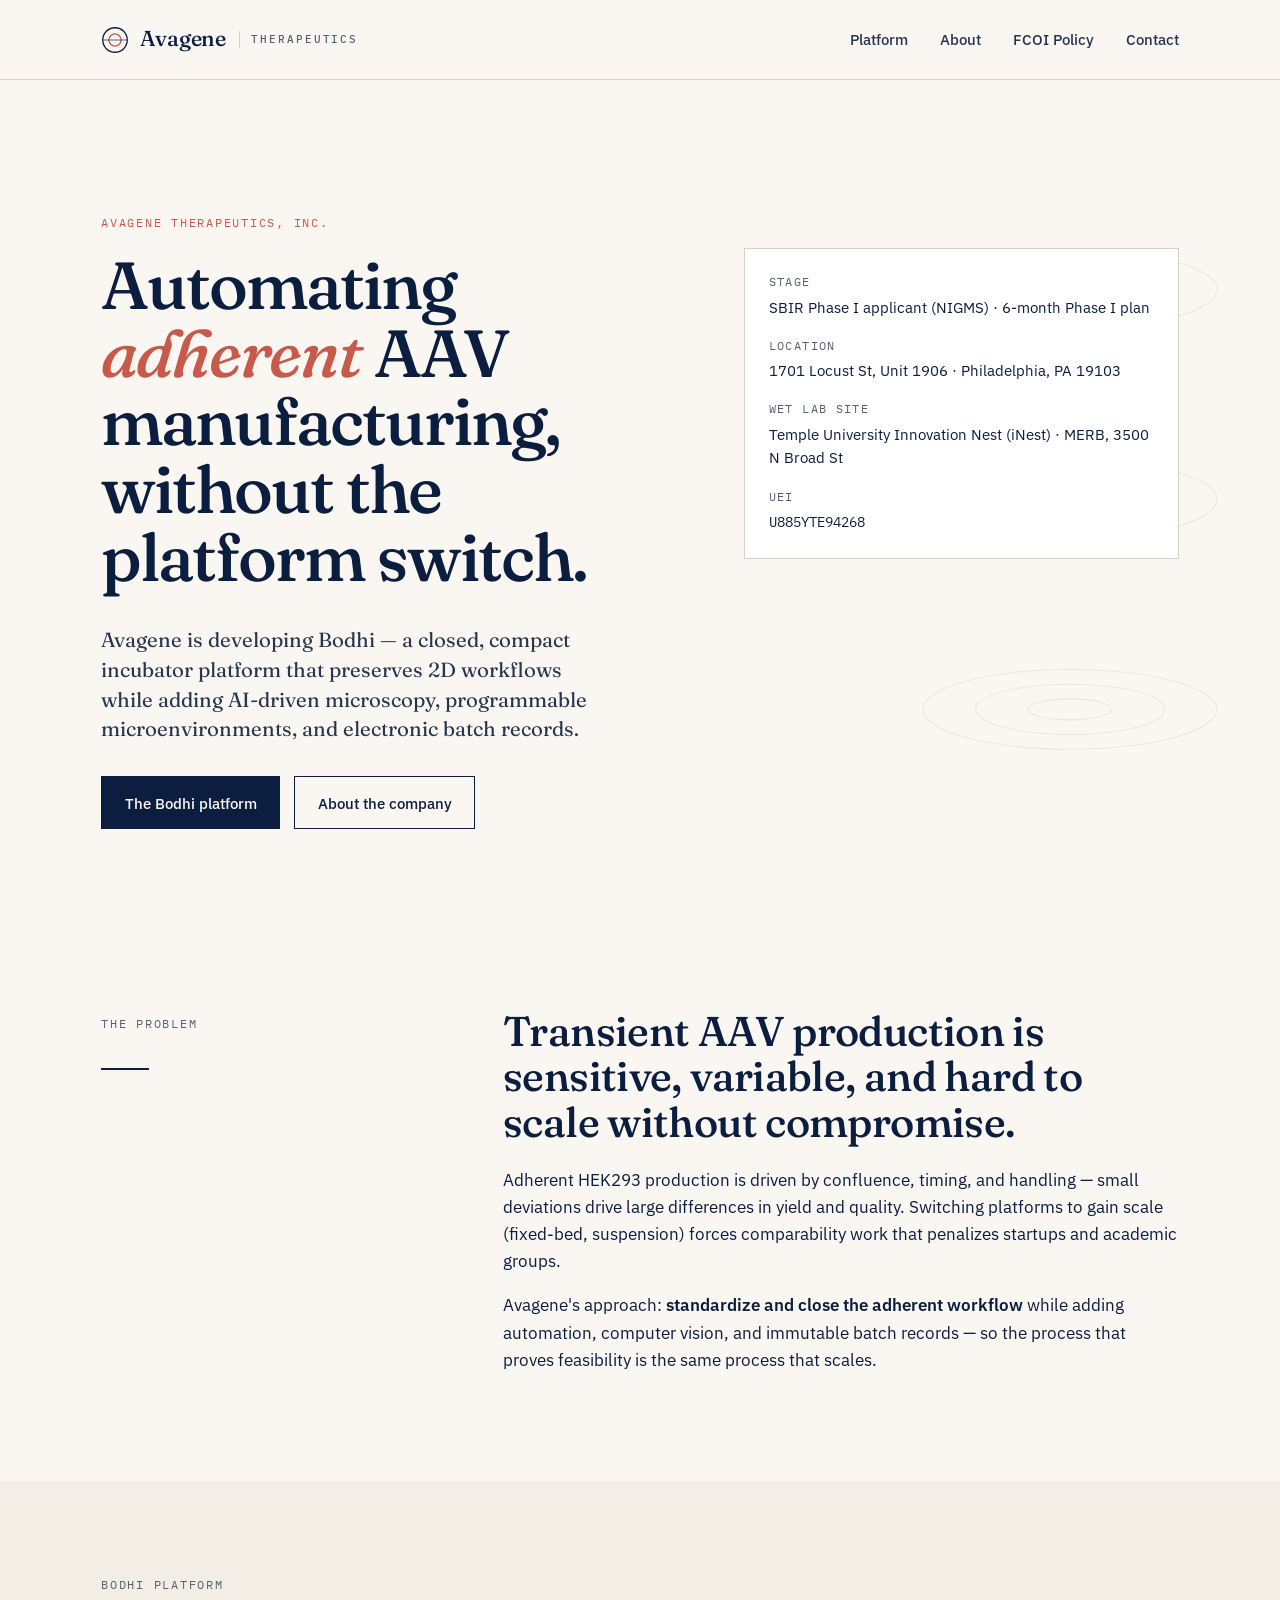
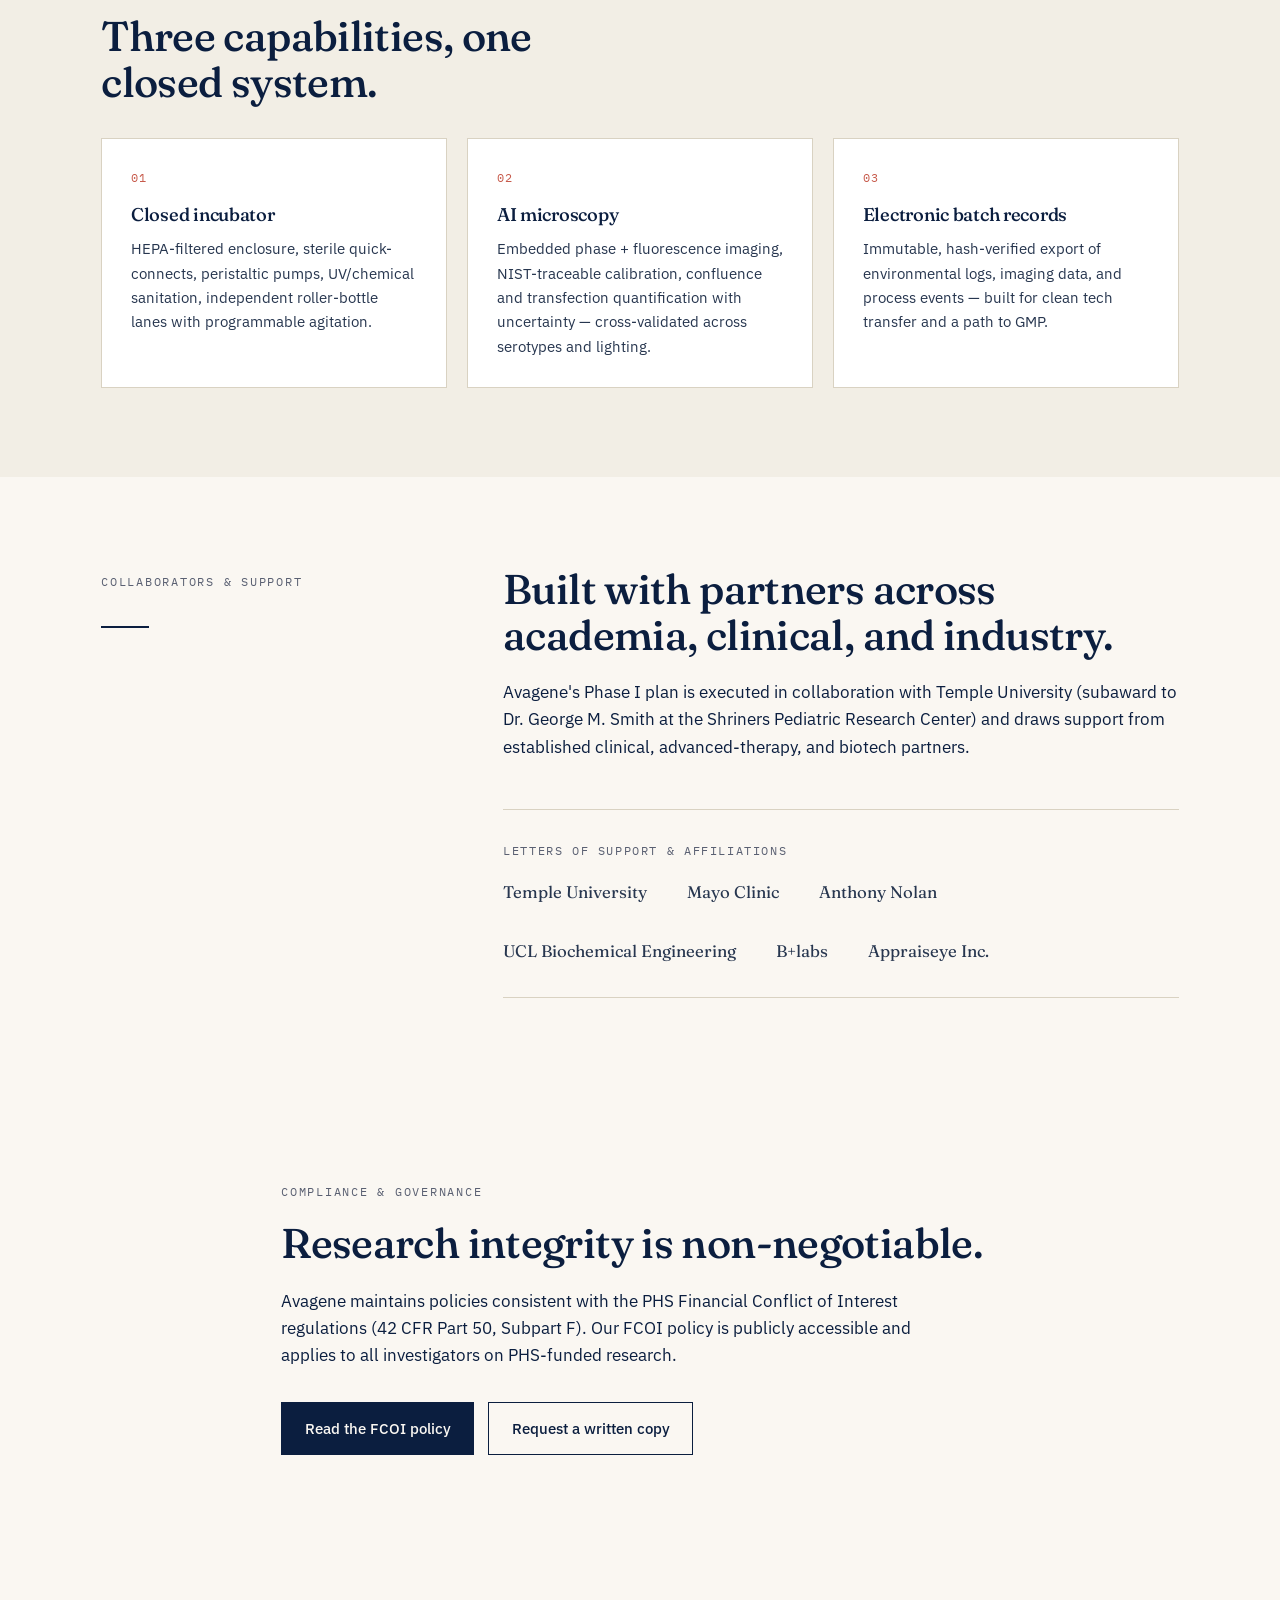
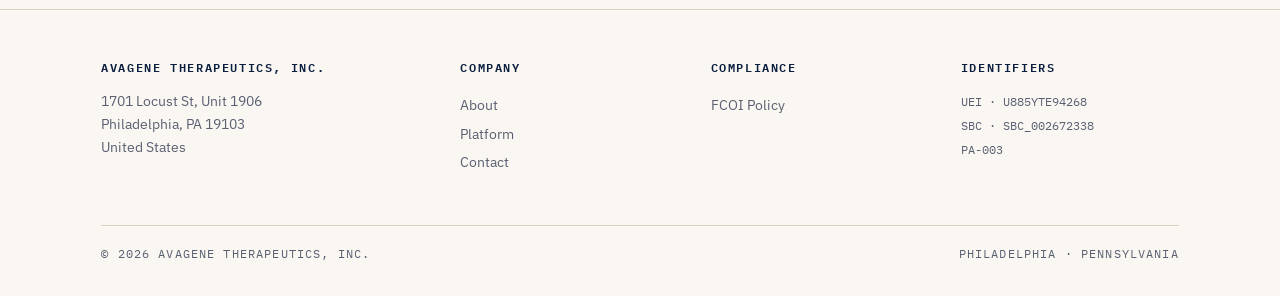
==== index.html @ 39e54b3e "Initial Avagene website" ====
<!doctype html>
<html lang="en">
<head>
<meta charset="utf-8">
<meta name="viewport" content="width=device-width,initial-scale=1">
<title>Avagene Therapeutics — Automated 2D Cell &amp; Gene Therapy Manufacturing</title>
<meta name="description" content="Avagene Therapeutics is developing Bodhi, a closed, automated platform for adherent AAV manufacturing with integrated AI microscopy and electronic batch records.">
<link rel="preconnect" href="https://fonts.googleapis.com">
<link rel="preconnect" href="https://fonts.gstatic.com" crossorigin>
<link href="https://fonts.googleapis.com/css2?family=Fraunces:ital,opsz,wght@0,9..144,400;0,9..144,500;0,9..144,600;1,9..144,400&family=IBM+Plex+Mono:wght@400;500&family=IBM+Plex+Sans:wght@400;500;600&display=swap" rel="stylesheet">
<link rel="stylesheet" href="styles.css">
</head>
<body>

<header class="site-header">
  <div class="wrap">
    <a href="index.html" class="brand" aria-label="Avagene Therapeutics">
      <svg class="brand-mark" viewBox="0 0 32 32" fill="none" xmlns="http://www.w3.org/2000/svg" aria-hidden="true">
        <circle cx="16" cy="16" r="14" stroke="#0B1E3F" stroke-width="1.5"/>
        <circle cx="16" cy="16" r="7" stroke="#C75A4B" stroke-width="1.5"/>
        <line x1="2" y1="16" x2="30" y2="16" stroke="#0B1E3F" stroke-width="0.75"/>
      </svg>
      Avagene<span class="brand-suffix">Therapeutics</span>
    </a>
    <nav class="primary">
      <a href="platform.html">Platform</a>
      <a href="about.html">About</a>
      <a href="fcoi.html">FCOI&nbsp;Policy</a>
      <a href="contact.html">Contact</a>
    </nav>
  </div>
</header>

<section class="hero">
  <svg class="hero-motif" viewBox="0 0 400 800" xmlns="http://www.w3.org/2000/svg" preserveAspectRatio="xMidYMid slice" aria-hidden="true">
    <!-- stylised roller bottle cross-sections -->
    <g stroke="#0B1E3F" stroke-width="1" fill="none">
      <ellipse cx="200" cy="200" rx="140" ry="38"/>
      <ellipse cx="200" cy="200" rx="90" ry="24"/>
      <ellipse cx="200" cy="200" rx="40" ry="10"/>

      <ellipse cx="200" cy="400" rx="140" ry="38"/>
      <ellipse cx="200" cy="400" rx="90" ry="24"/>
      <ellipse cx="200" cy="400" rx="40" ry="10"/>

      <ellipse cx="200" cy="600" rx="140" ry="38"/>
      <ellipse cx="200" cy="600" rx="90" ry="24"/>
      <ellipse cx="200" cy="600" rx="40" ry="10"/>
    </g>
  </svg>
  <div class="wrap">
    <div class="hero-grid">
      <div>
        <span class="eyebrow">Avagene Therapeutics, Inc.</span>
        <h1>Automating <span class="accent">adherent</span> AAV manufacturing, without the platform switch.</h1>
        <p class="hero-lede">Avagene is developing Bodhi — a closed, compact incubator platform that preserves 2D workflows while adding AI-driven microscopy, programmable microenvironments, and electronic batch records.</p>
        <div class="cta-row">
          <a href="platform.html" class="btn">The Bodhi platform</a>
          <a href="about.html" class="btn ghost">About the company</a>
        </div>
      </div>

      <dl class="hero-meta">
        <dt>Stage</dt>
        <dd>SBIR Phase I applicant (NIGMS) · 6-month Phase I plan</dd>

        <dt>Location</dt>
        <dd>1701 Locust St, Unit 1906 · Philadelphia, PA 19103</dd>

        <dt>Wet lab site</dt>
        <dd>Temple University Innovation Nest (iNest) · MERB, 3500 N Broad St</dd>

        <dt>UEI</dt>
        <dd><span style="font-family:var(--mono);font-size:0.88rem;">U885YTE94268</span></dd>
      </dl>
    </div>
  </div>
</section>

<section>
  <div class="wrap">
    <div class="two-col">
      <div>
        <span class="section-label">The problem</span>
        <hr class="rule-thick">
      </div>
      <div>
        <h2>Transient AAV production is sensitive, variable, and hard to scale without compromise.</h2>
        <p>Adherent HEK293 production is driven by confluence, timing, and handling — small deviations drive large differences in yield and quality. Switching platforms to gain scale (fixed-bed, suspension) forces comparability work that penalizes startups and academic groups.</p>
        <p>Avagene's approach: <strong>standardize and close the adherent workflow</strong> while adding automation, computer vision, and immutable batch records — so the process that proves feasibility is the same process that scales.</p>
      </div>
    </div>
  </div>
</section>

<section style="background:#F2EEE5;">
  <div class="wrap">
    <span class="eyebrow muted">Bodhi platform</span>
    <h2 style="max-width:20ch;">Three capabilities, one closed system.</h2>
    <div class="cards">
      <div class="card">
        <span class="num">01</span>
        <h3>Closed incubator</h3>
        <p>HEPA-filtered enclosure, sterile quick-connects, peristaltic pumps, UV/chemical sanitation, independent roller-bottle lanes with programmable agitation.</p>
      </div>
      <div class="card">
        <span class="num">02</span>
        <h3>AI microscopy</h3>
        <p>Embedded phase + fluorescence imaging, NIST-traceable calibration, confluence and transfection quantification with uncertainty — cross-validated across serotypes and lighting.</p>
      </div>
      <div class="card">
        <span class="num">03</span>
        <h3>Electronic batch records</h3>
        <p>Immutable, hash-verified export of environmental logs, imaging data, and process events — built for clean tech transfer and a path to GMP.</p>
      </div>
    </div>
  </div>
</section>

<section>
  <div class="wrap">
    <div class="two-col">
      <div>
        <span class="section-label">Collaborators &amp; support</span>
        <hr class="rule-thick">
      </div>
      <div>
        <h2>Built with partners across academia, clinical, and industry.</h2>
        <p>Avagene's Phase I plan is executed in collaboration with Temple University (subaward to Dr. George M. Smith at the Shriners Pediatric Research Center) and draws support from established clinical, advanced-therapy, and biotech partners.</p>

        <div class="partners">
          <span class="label">Letters of support &amp; affiliations</span>
          <div class="partners-list">
            <span>Temple University</span>
            <span>Mayo Clinic</span>
            <span>Anthony Nolan</span>
            <span>UCL Biochemical Engineering</span>
            <span>B+labs</span>
            <span>Appraiseye Inc.</span>
          </div>
        </div>
      </div>
    </div>
  </div>
</section>

<section>
  <div class="wrap" style="max-width:820px;">
    <span class="eyebrow muted">Compliance &amp; governance</span>
    <h2>Research integrity is non-negotiable.</h2>
    <p>Avagene maintains policies consistent with the PHS Financial Conflict of Interest regulations (42 CFR Part 50, Subpart F). Our FCOI policy is publicly accessible and applies to all investigators on PHS-funded research.</p>
    <div class="cta-row">
      <a href="fcoi.html" class="btn">Read the FCOI policy</a>
      <a href="contact.html" class="btn ghost">Request a written copy</a>
    </div>
  </div>
</section>

<footer class="site-footer">
  <div class="wrap">
    <div>
      <h4>Avagene Therapeutics, Inc.</h4>
      <p style="color:var(--mute);font-size:0.88rem;margin:0;">1701 Locust St, Unit 1906<br>Philadelphia, PA 19103<br>United States</p>
    </div>
    <div>
      <h4>Company</h4>
      <a href="about.html">About</a>
      <a href="platform.html">Platform</a>
      <a href="contact.html">Contact</a>
    </div>
    <div>
      <h4>Compliance</h4>
      <a href="fcoi.html">FCOI Policy</a>
    </div>
    <div>
      <h4>Identifiers</h4>
      <p style="font-family:var(--mono);font-size:0.78rem;color:var(--mute);margin:0;line-height:1.9;">
        UEI&nbsp;·&nbsp;U885YTE94268<br>
        SBC&nbsp;·&nbsp;SBC_002672338<br>
        PA-003
      </p>
    </div>
    <div class="bottom">
      <span>&copy; <span id="year">2026</span> Avagene Therapeutics, Inc.</span>
      <span>Philadelphia · Pennsylvania</span>
    </div>
  </div>
</footer>
<script>document.getElementById('year').textContent = new Date().getFullYear();</script>

</body>
</html>
---- styles.css ----
/* ============================================================
   Avagene Therapeutics — site styles
   Editorial scientific aesthetic
   ============================================================ */

:root {
  /* color tokens */
  --ink:        #0B1E3F;   /* deep Prussian navy — primary */
  --ink-soft:   #27364F;   /* secondary ink */
  --mute:       #5A6072;   /* muted body / meta */
  --rule:       #D9D2C2;   /* subtle editorial rule */
  --canvas:     #FAF7F2;   /* warm ivory page */
  --card:       #FFFFFF;
  --accent:     #C75A4B;   /* restrained coral — used sparingly */
  --accent-dk:  #A04538;
  --good:       #3D6B57;   /* muted forest for success / compliance */

  /* typography */
  --serif: "Fraunces", "Newsreader", Georgia, "Times New Roman", serif;
  --sans:  "IBM Plex Sans", -apple-system, BlinkMacSystemFont, "Helvetica Neue", Arial, sans-serif;
  --mono:  "IBM Plex Mono", ui-monospace, SFMono-Regular, Menlo, monospace;

  /* layout */
  --edge: clamp(1.25rem, 4vw, 3.5rem);
  --max: 1180px;
}

* { box-sizing: border-box; }

html { scroll-behavior: smooth; }

body {
  margin: 0;
  background: var(--canvas);
  color: var(--ink);
  font-family: var(--sans);
  font-size: 17px;
  line-height: 1.6;
  -webkit-font-smoothing: antialiased;
  text-rendering: optimizeLegibility;
}

/* ---------- typography ---------- */
h1, h2, h3, h4 {
  font-family: var(--serif);
  font-weight: 500;
  letter-spacing: -0.015em;
  color: var(--ink);
  margin: 0 0 0.5em;
  font-variation-settings: "opsz" 24, "SOFT" 30;
}

h1 { font-size: clamp(2.4rem, 5.2vw, 4.2rem); line-height: 1.02; letter-spacing: -0.03em; }
h2 { font-size: clamp(1.75rem, 3.4vw, 2.6rem); line-height: 1.1; }
h3 { font-size: 1.4rem; line-height: 1.3; }
h4 { font-size: 1.05rem; font-family: var(--sans); font-weight: 600; letter-spacing: 0.02em; text-transform: uppercase; }

p { margin: 0 0 1em; max-width: 68ch; }
strong { font-weight: 600; color: var(--ink); }
em { font-style: italic; }

a {
  color: var(--ink);
  text-decoration: none;
  border-bottom: 1px solid var(--rule);
  transition: border-color 0.15s ease, color 0.15s ease;
}
a:hover { border-color: var(--accent); color: var(--accent); }

.eyebrow {
  font-family: var(--mono);
  font-size: 0.78rem;
  text-transform: uppercase;
  letter-spacing: 0.14em;
  color: var(--accent);
  margin-bottom: 1.2rem;
  display: inline-block;
}

.eyebrow.muted { color: var(--mute); }

hr.rule {
  border: 0;
  border-top: 1px solid var(--rule);
  margin: 3rem 0;
}

hr.rule-thick {
  border: 0;
  border-top: 2px solid var(--ink);
  margin: 2rem 0;
  width: 3rem;
}

/* ---------- layout ---------- */
.wrap {
  max-width: var(--max);
  margin: 0 auto;
  padding: 0 var(--edge);
}

section { padding: clamp(3rem, 7vw, 6rem) 0; }

/* ---------- header / nav ---------- */
.site-header {
  padding: 1.4rem 0;
  border-bottom: 1px solid var(--rule);
  position: sticky;
  top: 0;
  background: rgba(250, 247, 242, 0.92);
  backdrop-filter: saturate(140%) blur(8px);
  -webkit-backdrop-filter: saturate(140%) blur(8px);
  z-index: 40;
}

.site-header .wrap {
  display: flex;
  align-items: center;
  justify-content: space-between;
  gap: 2rem;
}

.brand {
  display: flex;
  align-items: center;
  gap: 0.7rem;
  border: 0;
  font-family: var(--serif);
  font-size: 1.35rem;
  font-weight: 500;
  letter-spacing: -0.01em;
  color: var(--ink);
}
.brand:hover { color: var(--ink); }

.brand-mark {
  width: 28px;
  height: 28px;
  display: inline-block;
}

.brand-suffix {
  font-family: var(--mono);
  font-size: 0.68rem;
  text-transform: uppercase;
  letter-spacing: 0.18em;
  color: var(--mute);
  align-self: center;
  padding-left: 0.7rem;
  border-left: 1px solid var(--rule);
  margin-left: 0.1rem;
}

nav.primary {
  display: flex;
  gap: 2rem;
  align-items: center;
}
nav.primary a {
  border: 0;
  font-size: 0.92rem;
  color: var(--ink-soft);
  font-weight: 500;
}
nav.primary a:hover { color: var(--accent); }
nav.primary a.current { color: var(--accent); }

@media (max-width: 720px) {
  nav.primary { gap: 1.1rem; }
  nav.primary a { font-size: 0.85rem; }
  .brand-suffix { display: none; }
}

/* ---------- hero ---------- */
.hero {
  padding: clamp(4rem, 10vw, 9rem) 0 clamp(3rem, 7vw, 6rem);
  position: relative;
  overflow: hidden;
}

.hero-grid {
  display: grid;
  grid-template-columns: 1.3fr 1fr;
  gap: clamp(2rem, 6vw, 6rem);
  align-items: start;
}

@media (max-width: 900px) {
  .hero-grid { grid-template-columns: 1fr; }
}

.hero h1 .accent { color: var(--accent); font-style: italic; }

.hero-lede {
  font-family: var(--serif);
  font-size: clamp(1.1rem, 1.6vw, 1.35rem);
  line-height: 1.45;
  color: var(--ink-soft);
  max-width: 38ch;
  margin-top: 1.5rem;
  font-weight: 400;
}

.hero-meta {
  margin-top: 2.5rem;
  padding: 1.5rem;
  border: 1px solid var(--rule);
  background: var(--card);
  font-size: 0.92rem;
}
.hero-meta dt {
  font-family: var(--mono);
  font-size: 0.72rem;
  text-transform: uppercase;
  letter-spacing: 0.12em;
  color: var(--mute);
  margin-bottom: 0.25rem;
}
.hero-meta dd {
  margin: 0 0 1.1rem;
  color: var(--ink);
}
.hero-meta dd:last-child { margin-bottom: 0; }

/* ---------- cards & sections ---------- */
.two-col {
  display: grid;
  grid-template-columns: 1fr 2fr;
  gap: clamp(2rem, 5vw, 4.5rem);
  align-items: start;
}
@media (max-width: 800px) {
  .two-col { grid-template-columns: 1fr; gap: 1rem; }
}

.section-label {
  font-family: var(--mono);
  font-size: 0.78rem;
  text-transform: uppercase;
  letter-spacing: 0.14em;
  color: var(--mute);
}

.cards {
  display: grid;
  grid-template-columns: repeat(auto-fit, minmax(260px, 1fr));
  gap: 1.25rem;
  margin-top: 2rem;
}

.card {
  padding: 1.8rem;
  border: 1px solid var(--rule);
  background: var(--card);
}
.card h3 { font-size: 1.15rem; margin-bottom: 0.6rem; }
.card p { font-size: 0.95rem; color: var(--ink-soft); margin-bottom: 0; }
.card .num {
  font-family: var(--mono);
  font-size: 0.75rem;
  letter-spacing: 0.1em;
  color: var(--accent);
  display: block;
  margin-bottom: 1rem;
}

/* ---------- CTA / buttons ---------- */
.cta-row {
  display: flex;
  flex-wrap: wrap;
  gap: 0.9rem;
  margin-top: 2rem;
}

.btn {
  display: inline-block;
  padding: 0.85rem 1.4rem;
  font-family: var(--sans);
  font-size: 0.95rem;
  font-weight: 500;
  border: 1px solid var(--ink);
  background: var(--ink);
  color: var(--canvas);
  border-bottom: 1px solid var(--ink);
  transition: background 0.18s ease, color 0.18s ease;
}
.btn:hover {
  background: var(--accent);
  color: var(--canvas);
  border-color: var(--accent);
}

.btn.ghost {
  background: transparent;
  color: var(--ink);
  border-color: var(--ink);
}
.btn.ghost:hover {
  background: var(--ink);
  color: var(--canvas);
}

/* ---------- partners strip ---------- */
.partners {
  border-top: 1px solid var(--rule);
  border-bottom: 1px solid var(--rule);
  padding: 2rem 0;
  margin-top: 3rem;
}
.partners .label {
  font-family: var(--mono);
  font-size: 0.72rem;
  text-transform: uppercase;
  letter-spacing: 0.14em;
  color: var(--mute);
  margin-bottom: 1.2rem;
  display: block;
}
.partners-list {
  display: flex;
  flex-wrap: wrap;
  gap: 2rem 2.5rem;
  font-family: var(--serif);
  font-size: 1.05rem;
  color: var(--ink-soft);
  align-items: center;
}
.partners-list span { white-space: nowrap; }

/* ---------- policy / long-form pages ---------- */
.doc {
  max-width: 760px;
  margin: 0 auto;
  padding: clamp(3rem, 7vw, 5rem) var(--edge);
}

.doc .meta {
  font-family: var(--mono);
  font-size: 0.78rem;
  color: var(--mute);
  text-transform: uppercase;
  letter-spacing: 0.1em;
  margin-bottom: 1rem;
}

.doc h1 { font-size: clamp(2rem, 4vw, 3rem); margin-bottom: 0.3em; }
.doc .subtitle {
  font-family: var(--serif);
  font-style: italic;
  font-size: 1.15rem;
  color: var(--ink-soft);
  margin-bottom: 2rem;
}

.doc h2 {
  font-size: 1.5rem;
  margin-top: 2.8rem;
  margin-bottom: 0.5rem;
  padding-top: 1.2rem;
  border-top: 1px solid var(--rule);
}
.doc h2:first-of-type { border-top: 0; padding-top: 0; margin-top: 2rem; }

.doc h3 {
  font-family: var(--sans);
  font-size: 0.95rem;
  text-transform: uppercase;
  letter-spacing: 0.08em;
  font-weight: 600;
  margin-top: 2rem;
  color: var(--ink-soft);
}

.doc p, .doc li { font-size: 1rem; line-height: 1.7; color: var(--ink-soft); }
.doc li { margin-bottom: 0.4rem; }

.doc .callout {
  border-left: 3px solid var(--accent);
  padding: 0.2rem 0 0.2rem 1.2rem;
  margin: 1.5rem 0;
  font-size: 0.95rem;
  color: var(--ink-soft);
}

.doc .draft-banner {
  background: #FFF4EC;
  border: 1px solid #E8B9A8;
  padding: 1rem 1.2rem;
  margin: 0 0 2.5rem;
  font-size: 0.9rem;
  color: var(--accent-dk);
}

.doc .sig-block {
  margin-top: 3rem;
  padding-top: 2rem;
  border-top: 1px solid var(--rule);
  font-size: 0.95rem;
  color: var(--ink-soft);
}
.doc .sig-block .sig-line {
  display: inline-block;
  border-bottom: 1px solid var(--ink);
  width: 260px;
  margin-bottom: 0.3rem;
}

/* ---------- footer ---------- */
footer.site-footer {
  border-top: 1px solid var(--rule);
  padding: 3rem 0 2rem;
  margin-top: 4rem;
  font-size: 0.88rem;
  color: var(--mute);
}
footer.site-footer .wrap {
  display: grid;
  grid-template-columns: 1.5fr 1fr 1fr 1fr;
  gap: 2rem;
}
@media (max-width: 780px) {
  footer.site-footer .wrap { grid-template-columns: 1fr 1fr; }
}
footer.site-footer h4 {
  font-family: var(--mono);
  font-size: 0.72rem;
  text-transform: uppercase;
  letter-spacing: 0.14em;
  color: var(--ink);
  margin-bottom: 0.9rem;
}
footer.site-footer a {
  display: block;
  border: 0;
  color: var(--mute);
  padding: 0.2rem 0;
}
footer.site-footer a:hover { color: var(--accent); }
footer.site-footer .bottom {
  grid-column: 1 / -1;
  border-top: 1px solid var(--rule);
  padding-top: 1.2rem;
  margin-top: 1rem;
  display: flex;
  justify-content: space-between;
  flex-wrap: wrap;
  gap: 1rem;
  font-family: var(--mono);
  font-size: 0.72rem;
  text-transform: uppercase;
  letter-spacing: 0.1em;
}

/* ---------- decorative element: subtle roller bottle motif ---------- */
.hero-motif {
  position: absolute;
  top: 0;
  right: 0;
  width: min(38vw, 420px);
  height: 100%;
  opacity: 0.07;
  pointer-events: none;
  z-index: 0;
}

.hero > .wrap { position: relative; z-index: 1; }

/* ---------- compliance page specific ---------- */
.compliance-grid {
  display: grid;
  grid-template-columns: 1fr 1fr;
  gap: 1rem;
  margin: 2rem 0;
}
@media (max-width: 700px) {
  .compliance-grid { grid-template-columns: 1fr; }
}
.compliance-grid .item {
  padding: 1.2rem;
  border: 1px solid var(--rule);
  background: var(--card);
  font-size: 0.92rem;
}
.compliance-grid .item .label {
  font-family: var(--mono);
  font-size: 0.7rem;
  letter-spacing: 0.12em;
  text-transform: uppercase;
  color: var(--accent);
  display: block;
  margin-bottom: 0.4rem;
}
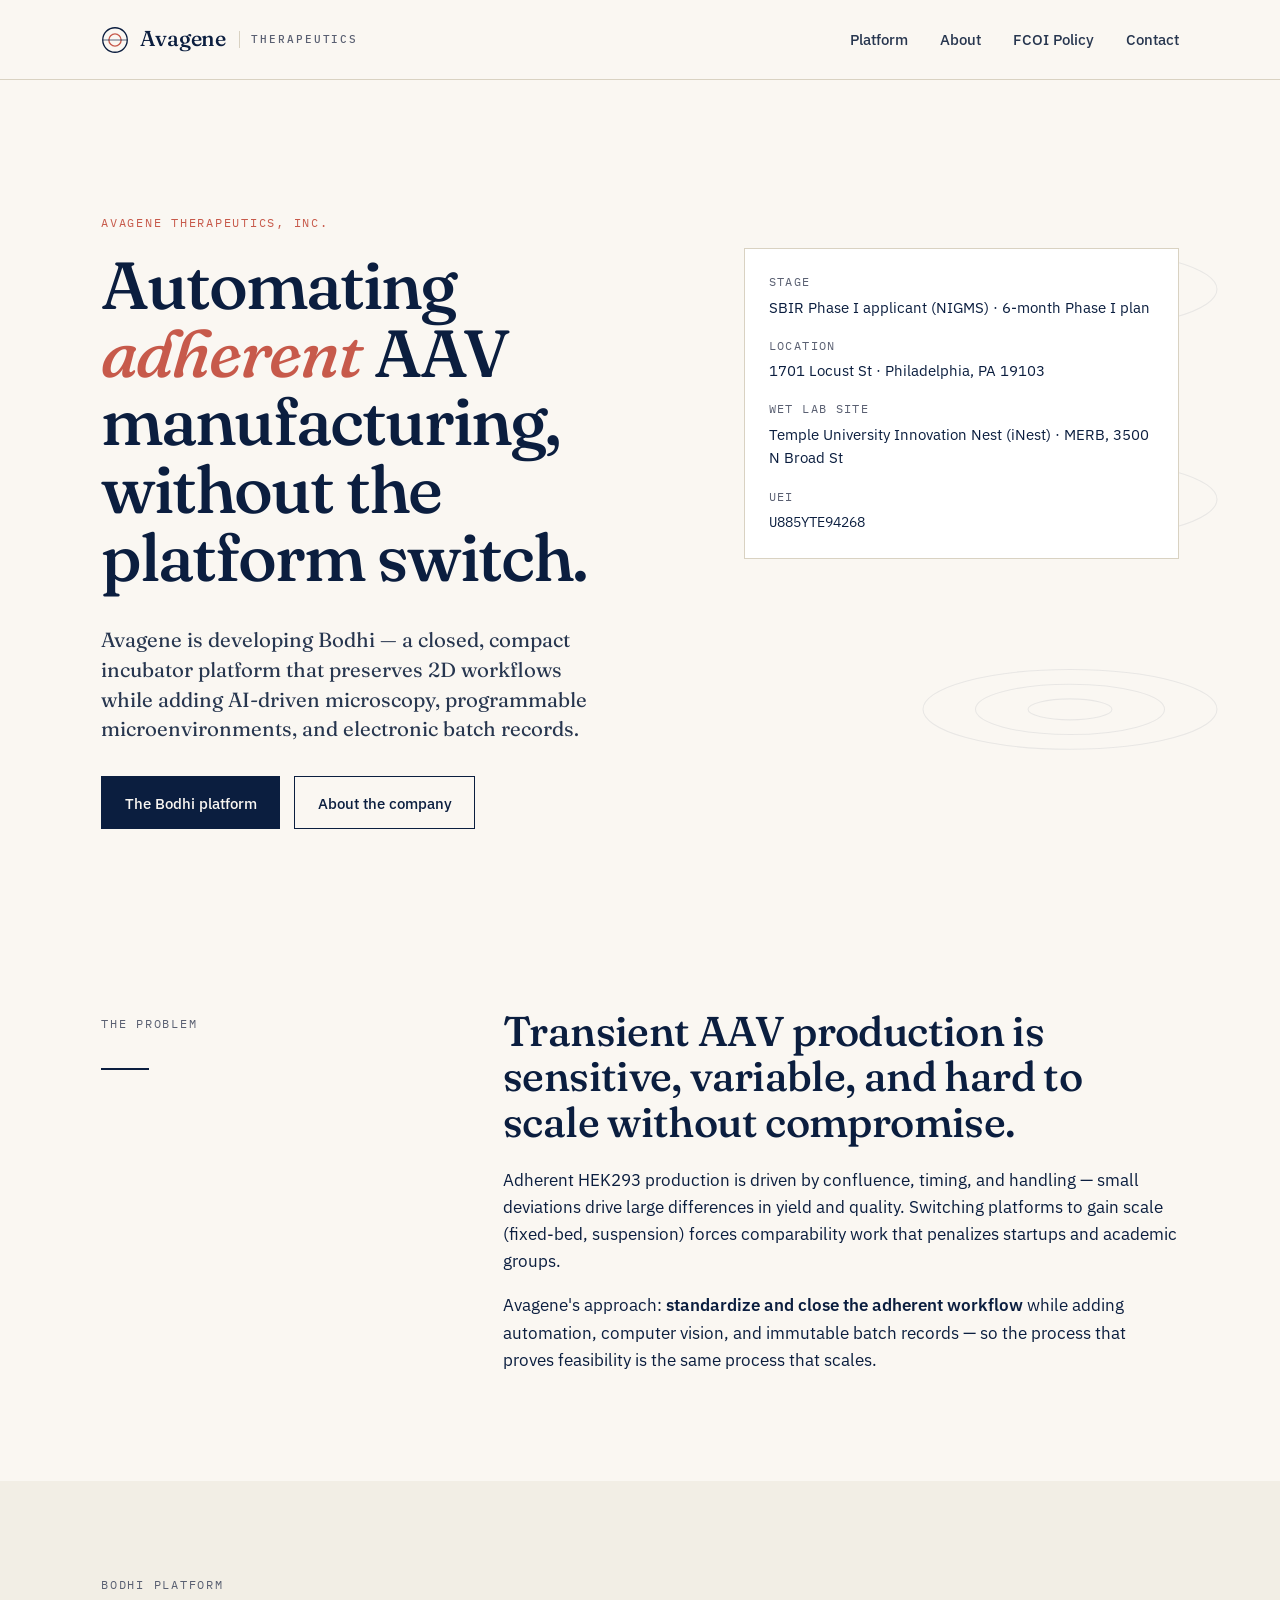
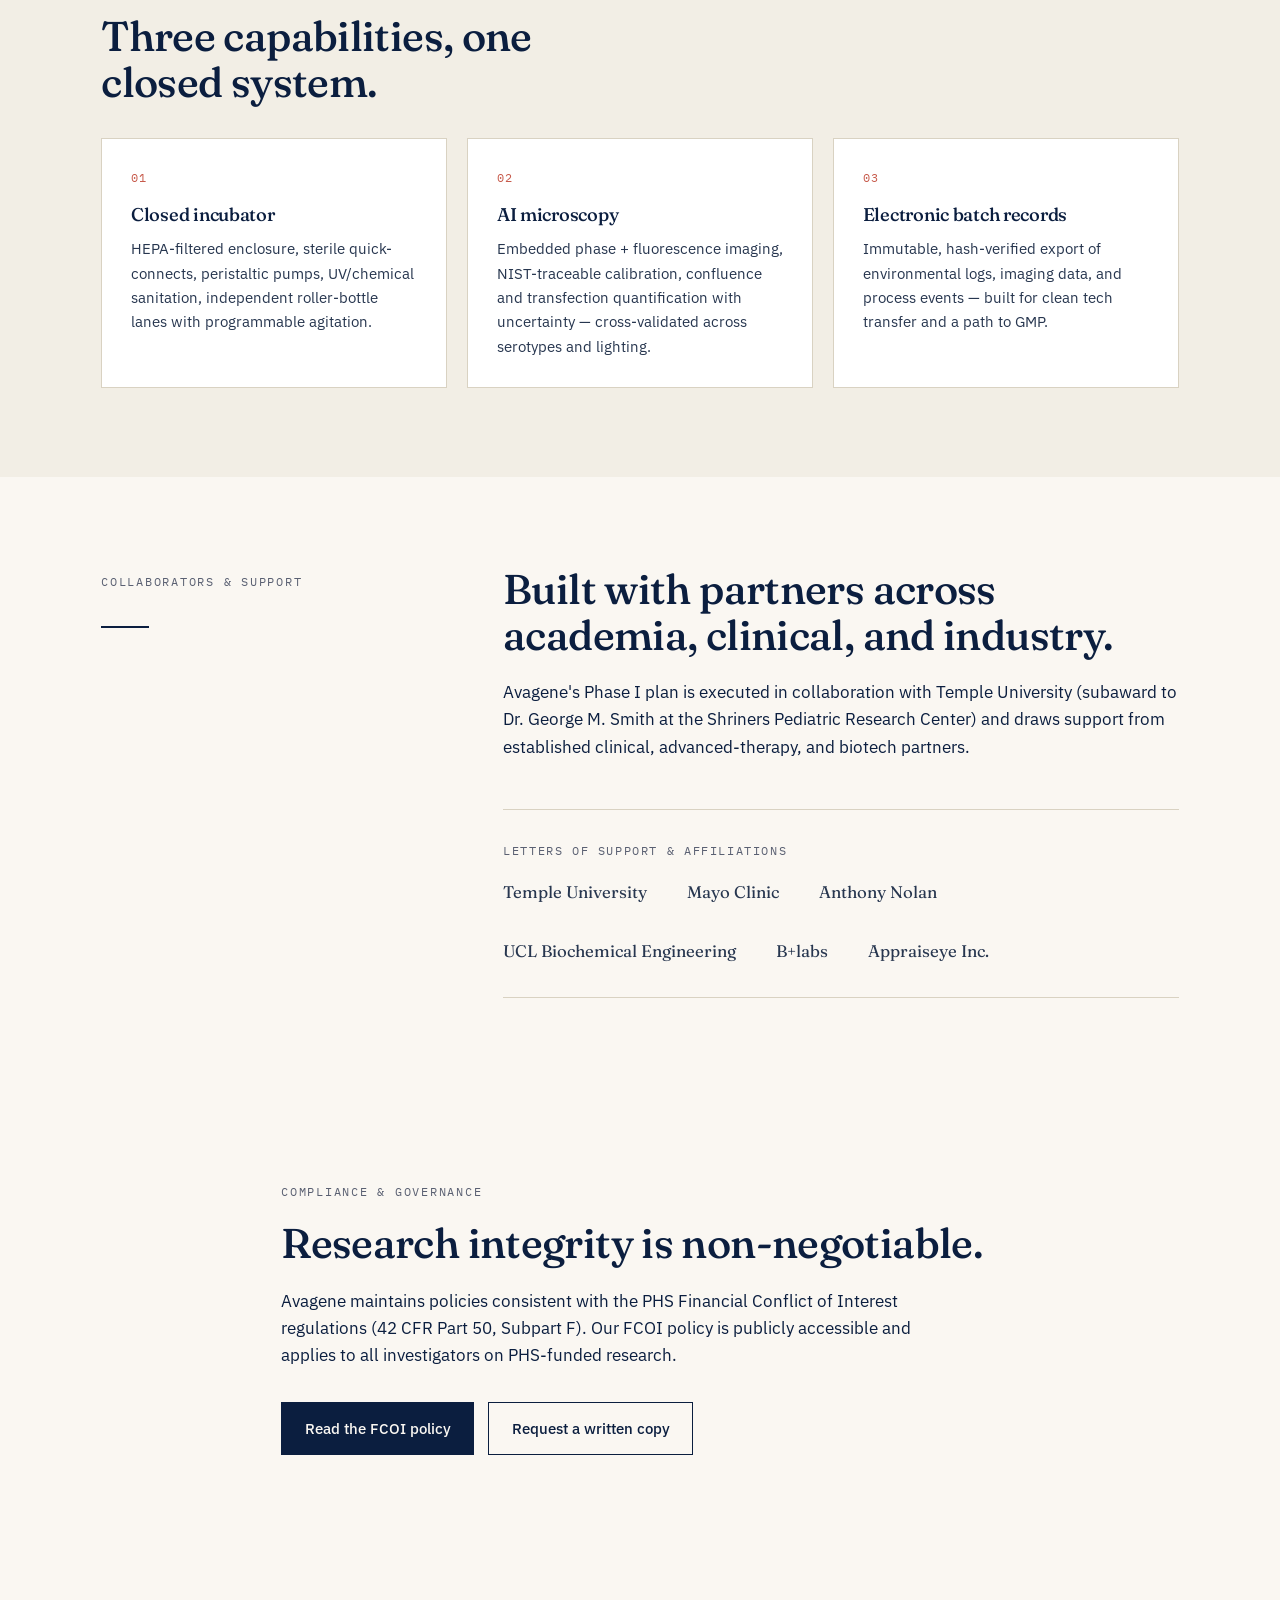
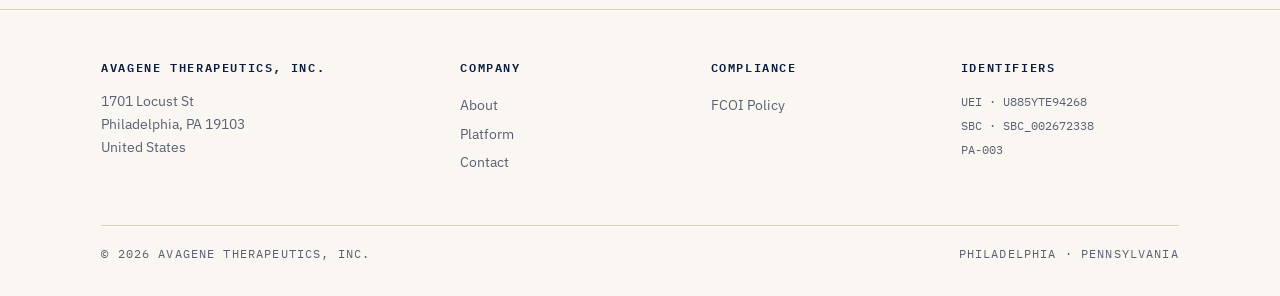
==== commit 5225e8d2: "Update index.html" ====
--- a/index.html
+++ b/index.html
@@ -65,7 +65,7 @@
         <dd>SBIR Phase I applicant (NIGMS) · 6-month Phase I plan</dd>
 
         <dt>Location</dt>
-        <dd>1701 Locust St, Unit 1906 · Philadelphia, PA 19103</dd>
+        <dd>1701 Locust St · Philadelphia, PA 19103</dd>
 
         <dt>Wet lab site</dt>
         <dd>Temple University Innovation Nest (iNest) · MERB, 3500 N Broad St</dd>
@@ -160,7 +160,7 @@
   <div class="wrap">
     <div>
       <h4>Avagene Therapeutics, Inc.</h4>
-      <p style="color:var(--mute);font-size:0.88rem;margin:0;">1701 Locust St, Unit 1906<br>Philadelphia, PA 19103<br>United States</p>
+      <p style="color:var(--mute);font-size:0.88rem;margin:0;">1701 Locust St<br>Philadelphia, PA 19103<br>United States</p>
     </div>
     <div>
       <h4>Company</h4>
